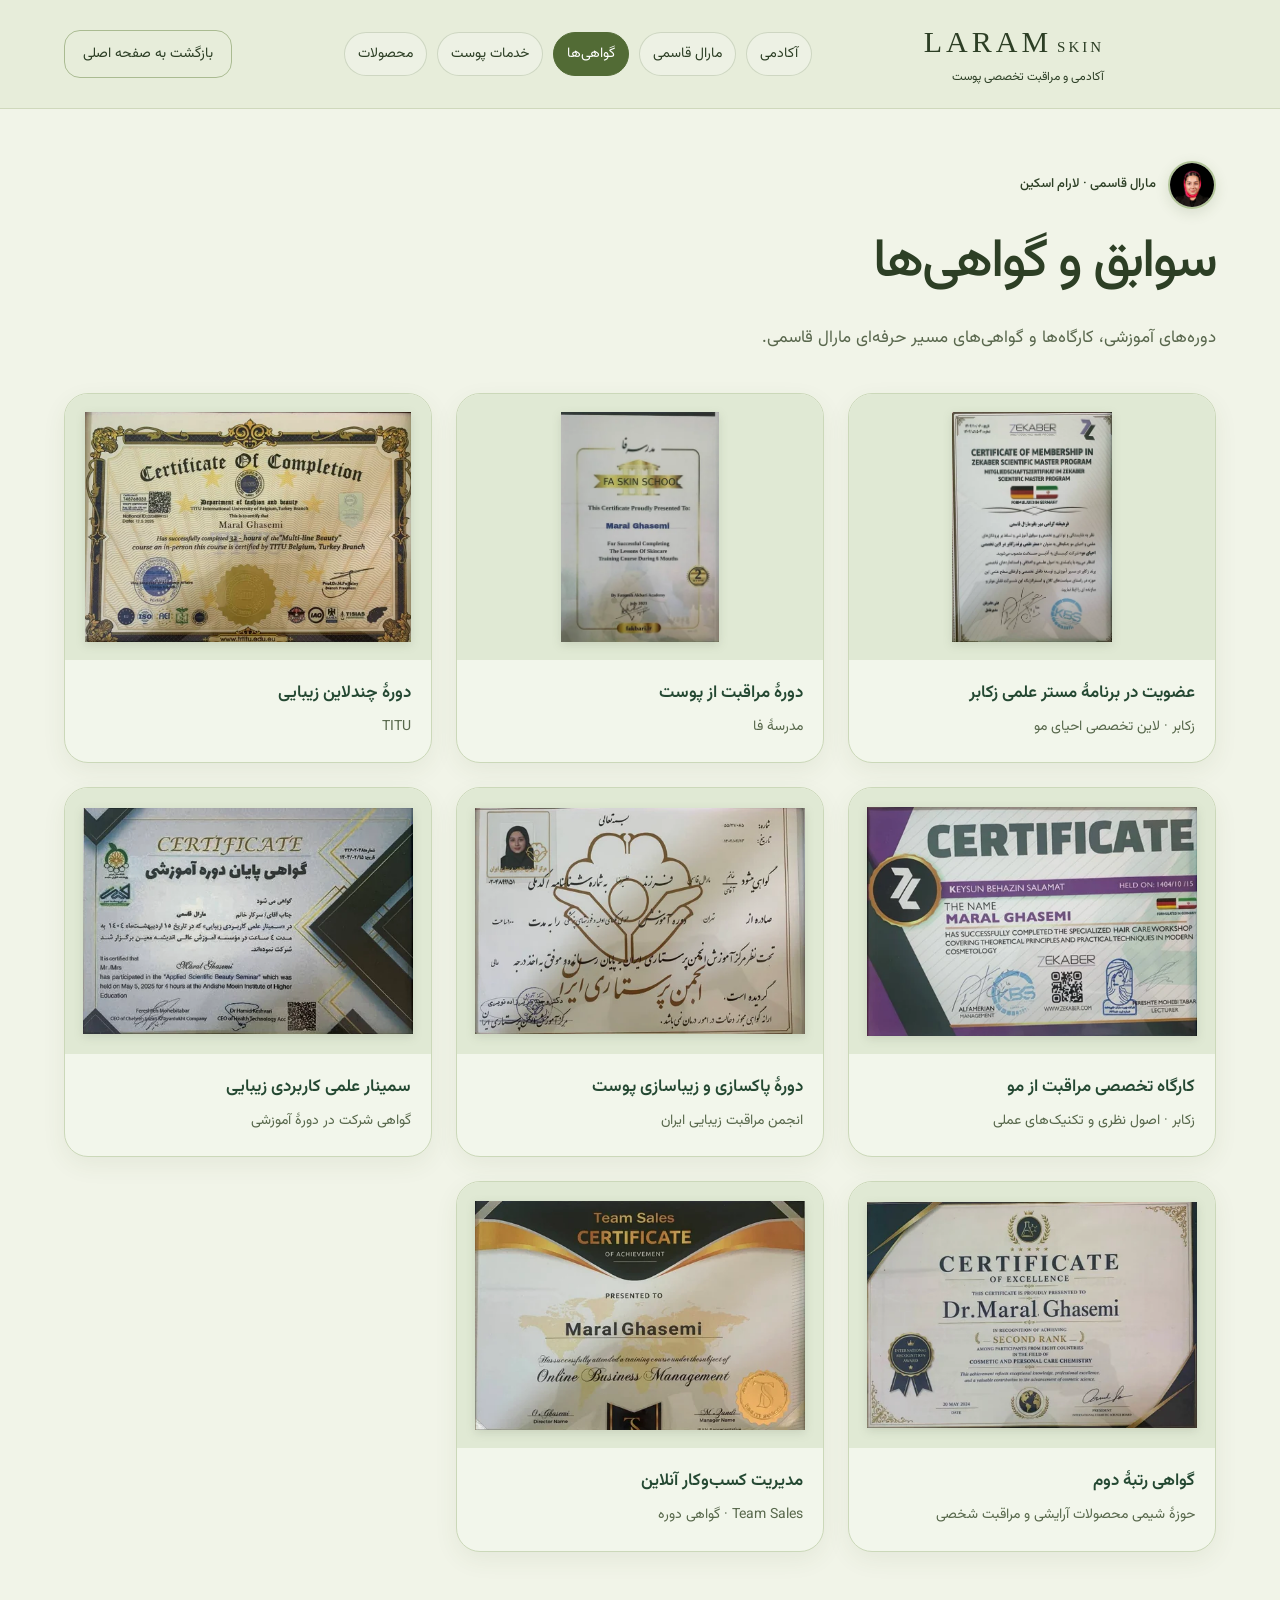
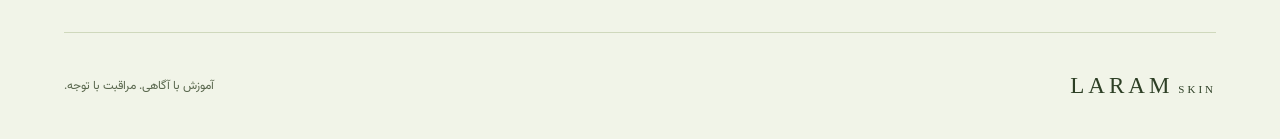
==== credentials.html @ 01d33ef7 "feat: simplify credentials page and add gentle hero motion" ====
<!doctype html>
<html lang="fa" dir="rtl">
<head>
  <meta charset="UTF-8">
  <meta name="viewport" content="width=device-width,initial-scale=1">
  <title>سوابق و گواهی‌های مارال قاسمی | لارام اسکین</title>
  <meta name="description" content="لارام اسکین با مدیریت مارال قاسمی؛ آشنایی با سوابق، دوره‌ها و گواهی‌های حرفه‌ای.">
  <meta name="theme-color" content="#283e32">
  <link rel="icon" href="data:image/svg+xml,%3Csvg xmlns='http://www.w3.org/2000/svg' viewBox='0 0 64 64'%3E%3Crect width='64' height='64' rx='16' fill='%23283e32'/%3E%3Ctext x='20' y='47' font-size='45' font-family='serif' fill='%23f5f1e8'%3EL%3C/text%3E%3C/svg%3E">
  <link rel="stylesheet" href="style.css">
  <link rel="stylesheet" href="matcha.css">
  <link rel="stylesheet" href="credentials.css?v=20260920b">
  <link rel="stylesheet" href="interaction-polish.css">
</head>
<body>
  <a class="skip" href="#main">رفتن به محتوای اصلی</a>
  <header>
    <div class="nav wrap">
      <span class="nav-maral" aria-hidden="true"><img src="assets/maral-avatar.webp" alt="" width="40" height="40"><span>مارال قاسمی</span></span>
      <a href="index.html" class="brand" aria-label="لارام اسکین، صفحه اصلی"><span class="wordmark" dir="ltr">LARAM<span>SKIN</span></span><small>آکادمی و مراقبت تخصصی پوست</small></a>
      <nav aria-label="منوی اصلی"><a href="index.html#academy">آکادمی</a><a href="index.html#maral">مارال قاسمی</a><a href="credentials.html" aria-current="page">گواهی‌ها</a><a href="index.html#care">خدمات پوست</a><a href="index.html#shop">محصولات</a></nav>
      <a class="nav-cta" href="index.html">بازگشت به صفحه اصلی</a>
      <button class="menu-btn" aria-expanded="false" aria-controls="mobile-nav" aria-label="باز کردن منو">☰</button>
    </div>
    <nav id="mobile-nav" class="mobile-nav" hidden aria-label="منوی موبایل"><a class="mobile-home" href="index.html">بازگشت به صفحه اصلی</a><a href="index.html#academy">آکادمی</a><a href="index.html#maral">مارال قاسمی</a><a href="credentials.html" aria-current="page">گواهی‌ها</a><a href="index.html#care">خدمات پوست</a><a href="index.html#shop">محصولات</a></nav>
  </header>

  <main id="main" class="wrap credentials-page">
    <div class="credentials-intro">
      <div class="eyebrow credentials-identity"><img src="assets/maral-avatar.webp" alt="مارال قاسمی" width="48" height="48"><span>مارال قاسمی · لارام اسکین</span></div>
      <h1>سوابق و گواهی‌ها</h1>
      <p>دوره‌های آموزشی، کارگاه‌ها و گواهی‌های مسیر حرفه‌ای مارال قاسمی.</p>
    </div>

    <div class="cert-grid">
      <article class="cert-card" id="cert-2616"><div class="cert-media"><img src="certificates/certificate-2616-thumb.webp" alt="عضویت در برنامهٔ مستر علمی زکابر به نام مارال قاسمی" loading="lazy" width="480" height="340"></div><div class="cert-caption"><h2>عضویت در برنامهٔ مستر علمی زکابر</h2><p>زکابر · لاین تخصصی احیای مو</p></div></article>
      <article class="cert-card" id="cert-2623"><div class="cert-media"><img src="certificates/certificate-2623-thumb.webp" alt="دورهٔ مراقبت از پوست به نام مارال قاسمی" loading="lazy" width="480" height="340"></div><div class="cert-caption"><h2>دورهٔ مراقبت از پوست</h2><p>مدرسهٔ فا</p></div></article>
      <article class="cert-card" id="cert-2620"><div class="cert-media"><img src="certificates/certificate-2620-thumb.webp" alt="دورهٔ چندلاین زیبایی به نام مارال قاسمی" loading="lazy" width="480" height="340"></div><div class="cert-caption"><h2>دورهٔ چندلاین زیبایی</h2><p>TITU</p></div></article>
      <article class="cert-card" id="cert-2617"><div class="cert-media"><img src="certificates/certificate-2617-thumb.webp" alt="کارگاه تخصصی مراقبت از مو به نام مارال قاسمی" loading="lazy" width="480" height="340"></div><div class="cert-caption"><h2>کارگاه تخصصی مراقبت از مو</h2><p>زکابر · اصول نظری و تکنیک‌های عملی</p></div></article>
      <article class="cert-card" id="cert-2619"><div class="cert-media"><img src="certificates/certificate-2619-thumb.webp" alt="دورهٔ پاکسازی و زیباسازی پوست به نام مارال قاسمی" loading="lazy" width="480" height="340"></div><div class="cert-caption"><h2>دورهٔ پاکسازی و زیباسازی پوست</h2><p>انجمن مراقبت زیبایی ایران</p></div></article>
      <article class="cert-card" id="cert-2622"><div class="cert-media"><img src="certificates/certificate-2622-thumb.webp" alt="سمینار علمی کاربردی زیبایی به نام مارال قاسمی" loading="lazy" width="480" height="340"></div><div class="cert-caption"><h2>سمینار علمی کاربردی زیبایی</h2><p>گواهی شرکت در دورهٔ آموزشی</p></div></article>
      <article class="cert-card" id="cert-2618"><div class="cert-media"><img src="certificates/certificate-2618-thumb.webp" alt="گواهی رتبهٔ دوم به نام مارال قاسمی" loading="lazy" width="480" height="340"></div><div class="cert-caption"><h2>گواهی رتبهٔ دوم</h2><p>حوزهٔ شیمی محصولات آرایشی و مراقبت شخصی</p></div></article>
      <article class="cert-card" id="cert-2621"><div class="cert-media"><img src="certificates/certificate-2621-thumb.webp" alt="مدیریت کسب‌وکار آنلاین به نام مارال قاسمی" loading="lazy" width="480" height="340"></div><div class="cert-caption"><h2>مدیریت کسب‌وکار آنلاین</h2><p>Team Sales · گواهی دوره</p></div></article>
    </div>
  </main>

  <footer class="wrap"><a class="wordmark" href="index.html" dir="ltr">LARAM<span>SKIN</span></a><p>آموزش با آگاهی. مراقبت با توجه.</p></footer>
  <script src="app.js?v=polish12"></script>
  <script src="credentials.js?v=20260920b"></script>
</body>
</html>
---- style.css ----
@import url('https://fonts.googleapis.com/css2?family=Vazirmatn:wght@300;400;500;600;700;800&display=swap');
:root{--green:#283e32;--ink:#25372c;--muted:#687066;--paper:#f8f7f2;--line:#dcded4;--lime:#dce5a8}*{box-sizing:border-box}html{scroll-behavior:smooth;scroll-padding-top:100px}body{margin:0;background:var(--paper);color:var(--ink);font-family:Vazirmatn,Tahoma,sans-serif;font-size:16px;line-height:1.9}a{color:inherit;text-decoration:none}button{font:inherit}a,button{-webkit-tap-highlight-color:transparent}a:focus-visible,button:focus-visible{outline:3px solid #8d9c48;outline-offset:5px}.wrap{width:min(1220px,90%);margin-inline:auto}.skip{position:fixed;top:-90px;background:white;padding:12px;z-index:10}.skip:focus{top:0}header{border-bottom:1px solid var(--line);background:var(--paper)}.nav{height:108px;display:flex;align-items:center;justify-content:space-between;gap:24px}.brand{display:grid;line-height:1.3}.wordmark{font-family:Georgia,serif;font-size:30px;letter-spacing:4px;white-space:nowrap}.wordmark span{font-weight:normal;font-size:15px;letter-spacing:3px;margin-left:5px}.brand small{font-size:12px;letter-spacing:0;margin-top:9px}.nav nav{display:flex;gap:30px;font-size:14px}.nav nav a:hover{color:#849354}.nav-cta{font-size:14px;border-bottom:1px solid;padding:8px 0}.nav-cta span{margin-right:22px}.menu-btn{display:none}.mobile-nav{padding:12px 5% 24px}.mobile-nav a{display:block;padding:9px}.hero{display:grid;grid-template-columns:1.1fr 1fr;gap:70px;align-items:center;padding-block:60px 70px}.eyebrow{font-size:12px;font-weight:500;letter-spacing:.8px;display:flex;align-items:center;gap:12px}.eyebrow>span{width:28px;height:1px;background:var(--green)}h1{font-size:clamp(48px,5.4vw,78px);font-weight:500;line-height:1.5;letter-spacing:-2px;margin:24px 0 20px}h1 em{font-style:normal;color:#7d8a52;position:relative}h1 em:after{content:'';height:1px;background:#9caa78;position:absolute;left:0;right:0;bottom:5px}.hero-copy>p{font-weight:300;color:var(--muted);font-size:18px;line-height:2.1}.actions{display:flex;align-items:flex-start;flex-direction:column;gap:22px;margin-top:32px}.button{display:inline-flex;align-items:center;justify-content:center;gap:28px;padding:14px 23px;min-height:52px;font-size:14px;transition:transform .2s,background .2s}.button:hover{transform:translateY(-3px)}.primary{background:var(--green);color:white}.primary:hover{background:#3c5444}.text-link{font-size:14px;border-bottom:1px solid #afb7a4;padding-bottom:5px}.text-link span{margin-right:18px}.hero-foot{display:flex;gap:18px;align-items:center;font-size:12px;color:var(--muted);margin-top:46px}.hero-foot i{height:13px;width:1px;background:#aeb7a6}.hero-art{position:relative;padding-left:16px}.image-frame{height:570px;border-radius:210px 210px 4px 4px;overflow:hidden;position:relative;background:#d8dccf}.image-frame>img{width:100%;height:100%;object-fit:cover}.image-bottom{position:absolute;bottom:0;right:0;left:0;color:#fff;background:linear-gradient(transparent,#172719b3);padding:65px 28px 26px;display:flex;justify-content:space-between;align-items:end;gap:10px}.image-bottom span:first-child{font-size:11px;letter-spacing:2px}.image-bottom span:last-child{font-size:16px}.editorial-tag{position:absolute;right:-35px;bottom:74px;background:#f5f3e9;display:flex;align-items:center;gap:16px;padding:14px 23px;box-shadow:0 5px 30px #18271614;font-size:14px;line-height:1.7}.tag-letter{font-family:Georgia,serif;font-size:57px;line-height:1;color:#7d8a52;border-left:1px solid #ccd0be;padding-left:17px}.image-caption{position:absolute;left:-14px;bottom:14px;writing-mode:vertical-rl;font-size:10px;color:#6a7363}.path-band{background:#eeefe7;border-block:1px solid var(--line)}.paths{display:grid;grid-template-columns:repeat(3,1fr);padding:27px 0}.paths>a{display:flex;align-items:center;gap:20px;padding:4px 28px;border-left:1px solid #cdd3c5}.paths>a:first-child{padding-right:0}.paths>a:last-child{border:0}.number{font-family:Georgia,serif;color:#7a886a;font-size:23px}.paths h2{font-size:17px;font-weight:500;margin:0}.paths p{font-size:12px;color:var(--muted);margin:3px 0 0}.path-arrow{margin-right:auto;font-size:23px}.section{padding-block:100px}.section-head{display:flex;justify-content:space-between;align-items:end;gap:50px;margin-bottom:40px}h2{font-size:36px;line-height:1.7;font-weight:500;margin:15px 0}.section-head>p{width:330px;color:var(--muted);font-size:15px;margin-bottom:10px}.courses{display:grid;grid-template-columns:repeat(3,1fr);gap:24px}.course{border:1px solid var(--line);background:#fffefa}.course-top{height:145px;display:flex;justify-content:space-between;align-items:center;padding:28px;background:#e5e8dc;overflow:hidden}.course-top span{border:1px solid #849077;padding:4px 13px;font-size:12px}.course-top b{font-family:Georgia,serif;font-size:94px;line-height:1;font-weight:400;color:#9ba88d}.tone-two{background:#d7ded0}.featured .course-top{background:var(--green);color:#edf1db}.featured .course-top b{color:#a7b391}.featured .course-top span{border-color:#8e9d7e}.course-body{padding:27px}.course-body small{font-size:12px;color:var(--muted)}h3{font-size:21px;font-weight:500;line-height:1.7;margin:10px 0}.course-body p{font-size:14px;color:var(--muted);min-height:56px}.course-link{display:flex;justify-content:space-between;border-top:1px solid var(--line);padding-top:18px;margin-top:23px;font-size:14px}.academy-note{display:flex;justify-content:center;gap:14px;font-size:14px;margin-top:29px;color:var(--muted)}.academy-note a{color:var(--green);border-bottom:1px solid #a5ae96}.founder{background:var(--green);color:#f5f3e9;padding:75px 0}.founder-grid{display:grid;grid-template-columns:1fr 1fr;gap:100px}.founder-title{border-left:1px solid #61715e}.founder .eyebrow{color:#bdc6ae;font-size:11px;letter-spacing:1.7px}.founder-title h2{font-size:48px;margin:30px 0 12px}.founder-title p{color:#ccd3bf;font-weight:300}.signature{font-size:35px;font-family:Georgia,serif;font-style:italic;display:inline-block;margin-top:20px;color:#c6d29f}.founder-copy{position:relative}.large-quote{position:absolute;top:-40px;left:0;font-family:Georgia,serif;font-size:140px;line-height:1;color:#68795a}.founder-copy h3{font-size:29px;margin-top:20px}.founder-copy p{font-size:15px;color:#d0d7c8;max-width:470px}.light{border:1px solid #90a083;margin-top:20px;color:#f3f3e6}.care{display:grid;grid-template-columns:1fr 1fr;gap:100px}.care-intro{max-width:400px;color:var(--muted);font-size:15px;margin-bottom:30px}.care-list{padding-top:20px}.care-list>div{display:flex;gap:27px;border-bottom:1px solid var(--line);padding:17px 0}.care-list>div>span{color:#809066;padding-top:10px}.care-list h3{font-size:18px;margin:0 0 5px}.care-list p{font-size:14px;color:var(--muted);margin:0}.care-list>small{font-size:12px;color:var(--muted);display:block;margin-top:18px}.shop{background:#e9edde;padding:60px;display:grid;grid-template-columns:1fr 1fr;gap:70px}.shop p{font-size:14px;color:var(--muted);margin-bottom:25px}.shop-type{display:flex;flex-direction:column;justify-content:center;align-items:flex-end;font-family:Georgia,serif;line-height:1.07;font-size:clamp(38px,5vw,70px);color:#8c9d73;letter-spacing:-3px;direction:ltr}.shop-type .outline{color:transparent;-webkit-text-stroke:1px #8c9d73}.contact{text-align:center;padding-block:95px 80px}.contact .eyebrow{justify-content:center}.contact h2{font-size:36px}.contact>p{color:var(--muted);font-size:15px}.contact-buttons{display:flex;justify-content:center;gap:15px;margin:28px 0}.outline-button{border:1px solid #aab49e}.address{margin-top:25px!important;font-size:14px!important}.address small{font-size:12px}footer{display:flex;align-items:center;justify-content:space-between;gap:20px;border-top:1px solid var(--line);padding-block:30px}footer p,footer>a:last-child{font-size:12px;color:var(--muted)}footer .wordmark{font-size:23px}footer .wordmark span{font-size:11px}@media(min-width:1500px){.hero{gap:110px}}@media(max-width:1000px){.nav nav{gap:18px}.nav-cta{display:none}.hero{gap:35px}.image-frame{height:500px}.editorial-tag{right:-20px}.founder-grid,.care{gap:50px}.paths>a{padding:4px 16px;gap:12px}.shop{padding:40px;gap:25px}.course-body{padding:20px}.course h3{font-size:18px}}@media(max-width:700px){.nav{height:85px}.wordmark{font-size:25px}.brand small{font-size:10px}.nav nav{display:none}.menu-btn{display:block;background:transparent;border:1px solid #cbd1c0;padding:4px 12px;font-size:22px;color:var(--green)}.hero{grid-template-columns:1fr;gap:38px;padding-block:34px 40px}.hero-copy{text-align:center}.eyebrow{font-size:11px}.hero-copy .eyebrow{justify-content:center}h1{font-size:52px;line-height:1.45;margin:20px 0 15px}.hero-copy>p{font-size:15px}.actions{align-items:center;margin-top:25px;gap:18px}.hero-foot{justify-content:center;margin-top:27px;gap:12px;font-size:11px}.hero-art{width:92%;margin:auto;padding:0}.image-frame{height:420px;border-radius:180px 180px 3px 3px}.editorial-tag{right:-13px;bottom:68px;padding:11px 17px}.image-caption{left:-17px}.paths{grid-template-columns:1fr;padding-block:8px}.paths>a,.paths>a:first-child{padding:18px 8px;border-left:0;border-bottom:1px solid #d2d7c8}.paths h2{font-size:16px}.paths p{font-size:12px}.section{padding-block:60px}.section-head{display:block;margin-bottom:27px}h2{font-size:28px;line-height:1.7}.section-head>p{width:auto;font-size:14px}.courses{grid-template-columns:1fr;gap:20px}.course-top{height:110px;padding:20px 25px}.course-top b{font-size:78px}.course-body{padding:24px}.course h3{font-size:21px}.course-body p{min-height:0}.academy-note{flex-direction:column;align-items:center;gap:5px;text-align:center;font-size:13px}.founder{padding-block:48px}.founder-grid{grid-template-columns:1fr;gap:30px}.founder-title{border-left:0;border-bottom:1px solid #65745d;padding-bottom:25px}.founder-title h2{font-size:37px;margin-top:18px}.signature{font-size:30px;margin-top:8px}.founder-copy h3{font-size:27px}.large-quote{top:0;font-size:100px}.care{grid-template-columns:1fr;gap:20px}.care-list{padding:0}.shop{grid-template-columns:1fr;padding:30px;gap:35px}.shop-type{font-size:49px;align-items:flex-start}.shop h2{font-size:28px}.contact{padding-block:60px 40px}.contact h2{font-size:26px}.contact-buttons{flex-direction:column;align-items:center;gap:12px}.contact-buttons .button{width:100%;max-width:320px}footer{flex-wrap:wrap;padding-block:25px;gap:10px}footer p{order:3;flex-basis:100%;margin:0}footer .wordmark{font-size:21px}}@media(prefers-reduced-motion:reduce){html{scroll-behavior:auto}.button{transition:none}.button:hover{transform:none}}
---- matcha.css ----
:root{--green:#52683a;--ink:#2d3f25;--muted:#59674d;--paper:#f1f4e8;--line:#cfd8bc;--lime:#d7e6ae}
body{background:var(--paper)}header{background:#e6edda}.hero{padding-block:48px 58px}h1 em{color:#748e4a}.primary{background:#526b35;border-radius:18px}.primary:hover{background:#405729}.button{border-radius:18px}.menu-btn{border-radius:12px}.image-frame{border-radius:180px 180px 32px 32px}.editorial-tag{background:#ecf2df;border-radius:24px}.path-band{background:#cbdab0;border:0;border-radius:36px;margin-inline:2.5%}.paths{gap:26px;padding-block:30px}.slide-card{min-width:0}.slide-heading{display:flex;align-items:center;gap:16px;margin-bottom:15px}.paths h2{font-size:17px}.paths p{font-size:14px}.skin-slide{--progress:0;position:relative;height:76px;border-radius:23px;background:#dcb398 url('skin-transition.png') 0% 50% / 300% 100% no-repeat;box-shadow:inset 0 2px 7px #64442f35,0 2px 0 #ffffff70;isolation:isolate;overflow:hidden;transition:background-position .32s ease;direction:ltr}
.slide-handle{position:absolute;left:8px;top:8px;width:68px;height:60px;border-radius:17px;border:1px solid #ffffffde;box-shadow:0 3px 7px #3a342640,inset 0 1px 1px white;background:linear-gradient(#fffef9 0%,#edece2 48%,#d9dccd 51%,#f0f1e7 100%);display:flex;align-items:center;justify-content:center;cursor:grab;touch-action:pan-y;user-select:none;z-index:2;transition:transform .32s ease,background .22s,box-shadow .22s;color:#758467;padding:0}
.slide-handle svg{width:37px;height:28px;fill:currentColor;filter:drop-shadow(0 1px 0 #fff);animation:slide-hint 3.6s ease-in-out infinite}.slide-instruction{position:absolute;inset:0 12px 0 87px;display:flex;align-items:center;justify-content:center;color:#3d3427;font-size:14px;font-weight:500;text-shadow:0 1px 3px #fff9;opacity:calc(1 - var(--progress) * 1.5);pointer-events:none}.slide-instruction:before{content:'';position:absolute;inset:18px 0;background:#fff5;filter:blur(8px);z-index:-1;border-radius:20px}.is-dragging,.is-dragging .slide-handle{transition:none}.is-dragging .slide-handle{cursor:grabbing}.is-dragging svg,.is-ready svg,.is-complete svg{animation:none}.is-complete .slide-handle{background:linear-gradient(#91af62,#65883f);color:#fff;border-color:#a8c881;box-shadow:0 3px 9px #29422050,inset 0 1px 1px #dcebb7}.is-complete .slide-handle svg{filter:none}.slide-fallback{display:block;width:fit-content;font-size:12px;color:#465937;margin:10px auto 0;border-bottom:1px solid #91a77a}.slide-fallback span{margin-right:8px}.course{border-radius:26px;overflow:hidden;background:#fafcf4}.course-top{background:#d9e4c4}.tone-two{background:#c8d9ab}.featured .course-top{background:#688248}.course-top span{border-radius:25px}.course-top b{color:#869e65}.featured .course-top b{color:#d2dfb8}.founder{background:#526b3c;border-radius:40px;margin-inline:2.5%}.founder-title{border-color:#91a576}.light{border-color:#bccca3}.shop{background:#d8e4c1;border-radius:34px}.shop-type{color:#839b60}.shop-type .outline{-webkit-text-stroke-color:#839b60}.outline-button{border-color:#97ae79}.nav-cta{border:1px solid #aabb91;border-radius:16px;padding:10px 18px}.mobile-nav{background:#e6edda;border-radius:0 0 25px 25px}.care-list>div{border-radius:14px}.slide-handle:focus-visible{outline:3px solid #263e17;outline-offset:-4px}
.skin-slide{background-size:300% auto;background-color:#e8c5c0}
@keyframes slide-hint{0%,65%,100%{transform:translateX(-3px);opacity:.75}25%,40%{transform:translateX(5px);opacity:1}}
@media(max-width:1000px){.paths{gap:16px}.slide-instruction{font-size:12px;inset-inline:82px 6px}.slide-handle{width:60px}.paths h2{font-size:15px}.paths p{font-size:12px}}
@media(max-width:700px){.path-band{border-radius:28px}.paths{gap:25px;padding-block:26px}.paths h2{font-size:17px}.paths p{font-size:14px}.slide-heading{margin-bottom:12px}.skin-slide{height:78px}.slide-handle{width:70px;height:62px}.slide-instruction{font-size:14px;left:90px;right:10px}.image-frame{border-radius:170px 170px 30px 30px}.founder{border-radius:30px}.shop{border-radius:28px}.hero{padding-block:32px 40px}}
@media(prefers-reduced-motion:reduce){.slide-handle svg{animation:none}.skin-slide,.slide-handle{transition:none}}
---- credentials.css ----
header{position:sticky;top:0;z-index:90;background:rgba(230,237,218,.96);transition:box-shadow .35s ease,background-color .35s ease,backdrop-filter .35s ease}
header.is-compact{background:rgba(238,243,226,.93);box-shadow:0 8px 28px rgba(36,72,50,.1);backdrop-filter:blur(14px);-webkit-backdrop-filter:blur(14px)}
.nav{gap:16px;transition:height .4s cubic-bezier(.22,1,.36,1),gap .35s ease}
.brand,.brand small,.wordmark{transition:font-size .35s ease,transform .4s cubic-bezier(.22,1,.36,1),opacity .25s ease}
.nav nav{gap:10px}
.nav nav a{padding:8px 13px;border:1px solid rgba(95,117,74,.22);border-radius:999px;background:rgba(255,255,255,.24);transition:background .2s ease,border-color .2s ease,transform .2s ease}
.nav nav a[aria-current="page"]{background:#526b35;color:#fff;border-color:#526b35}
.nav nav a:hover{background:rgba(255,255,255,.72);border-color:#8fa276;transform:translateY(-1px)}
.nav nav a[aria-current="page"]:hover{background:#405729;color:#fff}
.nav-cta{white-space:nowrap}
.nav-maral{display:flex;width:0;opacity:0;overflow:hidden;align-items:center;gap:9px;white-space:nowrap;color:#244832;font-size:12px;transform:translateX(18px);transition:width .42s cubic-bezier(.22,1,.36,1),opacity .25s ease,transform .42s cubic-bezier(.22,1,.36,1)}
.nav-maral img{width:38px;height:38px;flex:none;object-fit:cover;object-position:50% 20%;border-radius:50%;border:2px solid #f7f9f1;box-shadow:0 0 0 1px #9eb489}
header.is-compact .nav{height:72px}
header.is-compact .wordmark{font-size:23px;letter-spacing:3px}
header.is-compact .brand small{opacity:0;transform:translateY(-5px);height:0;margin:0;overflow:hidden}
header.is-compact .nav-maral{width:128px;opacity:1;transform:none}
.mobile-nav a[aria-current="page"]{font-weight:700;color:#405b2c}
.mobile-home{border-bottom:1px solid #c6d3b6;margin-bottom:5px;font-weight:600}

.credentials-page{padding-block:52px 80px}
.credentials-intro{max-width:760px;margin-bottom:38px}
.credentials-intro h1{font-size:clamp(32px,5vw,54px);line-height:1.5;margin:14px 0}
.credentials-intro p{font-size:17px;line-height:2;color:#59674d}
.credentials-identity{gap:12px;letter-spacing:0}
.credentials-identity>img{width:48px;height:48px;flex:none;object-fit:cover;object-position:50% 20%;border-radius:50%;border:2px solid #b3c69a;box-shadow:0 4px 14px #3b512322}
.credentials-identity>span{width:auto;height:auto;background:none;font-size:13px;line-height:1.8}
.cert-grid{display:grid;grid-template-columns:repeat(3,minmax(0,1fr));gap:24px}
.cert-card{min-width:0;border:1px solid #cbd8b9;border-radius:24px;background:#f2f6eb;overflow:hidden;scroll-margin-top:100px;box-shadow:0 8px 24px rgba(64,91,44,.07)}
.cert-media{background:#e0e9d4;padding:18px}
.cert-media img{display:block;width:100%;height:230px;object-fit:contain;filter:drop-shadow(0 3px 5px #26351d20)}
.cert-caption{padding:18px 20px 22px}
.cert-caption h2{font-size:17px;font-weight:600;line-height:1.8;margin:0 0 5px;color:#244832}
.cert-caption p{font-size:14px;line-height:1.9;color:#58684c;margin:0}

@media(max-width:1000px){.nav nav a{padding-inline:9px}.nav-maral span{display:none}header.is-compact .nav-maral{width:46px}.cert-grid{grid-template-columns:repeat(2,minmax(0,1fr))}}
@media(max-width:700px){.nav{padding-inline:1px}.nav-maral{order:-1}.nav-maral img{width:36px;height:36px}header.is-compact .nav{height:66px}header.is-compact .nav-maral{width:42px}.credentials-page{padding-top:30px}.credentials-intro{text-align:center;margin-bottom:30px}.credentials-identity{justify-content:center}.credentials-intro p{font-size:15px}.cert-grid{grid-template-columns:1fr;gap:20px}.cert-media img{height:250px}}
@media(prefers-reduced-motion:reduce){header,.nav,.brand,.brand small,.wordmark,.nav-maral,.nav nav a{transition:none}}
---- interaction-polish.css ----
.button,.nav-cta,.course-link,.text-link,.specialist-course a,.cert-open{transition:background-color .22s ease,color .22s ease,box-shadow .22s ease,transform .22s ease,border-color .22s ease}
.course-link{justify-content:center;border:1px solid #c5d5b1;border-radius:14px;padding:12px 16px;background:#e8efde;text-align:center}
.specialist-course a{border:1px solid #becfa9;border-radius:12px;padding:9px 15px;background:#f1f5e9;text-align:center}
.text-link{border-radius:10px;padding:8px 12px;border:1px solid #c3d3b0;background:#edf3e3}
.button:active,.nav-cta:active,.course-link:active,.text-link:active,.specialist-course a:active,.cert-open:active{transform:scale(.98)}
@media(hover:hover){.button:hover,.nav-cta:hover,.course-link:hover,.text-link:hover,.specialist-course a:hover{transform:translateY(-2px);box-shadow:0 5px 14px #425b2c18}.course-link:hover,.text-link:hover,.specialist-course a:hover,.nav-cta:hover{background:#dce8cb;border-color:#9ab77e}.cert-open:hover{background:#d5e3c7}.button.light:hover{background:#ffffff12}}
@media(prefers-reduced-motion:reduce){.button,.nav-cta,.course-link,.text-link,.specialist-course a,.cert-open{transition:none;transform:none!important}}
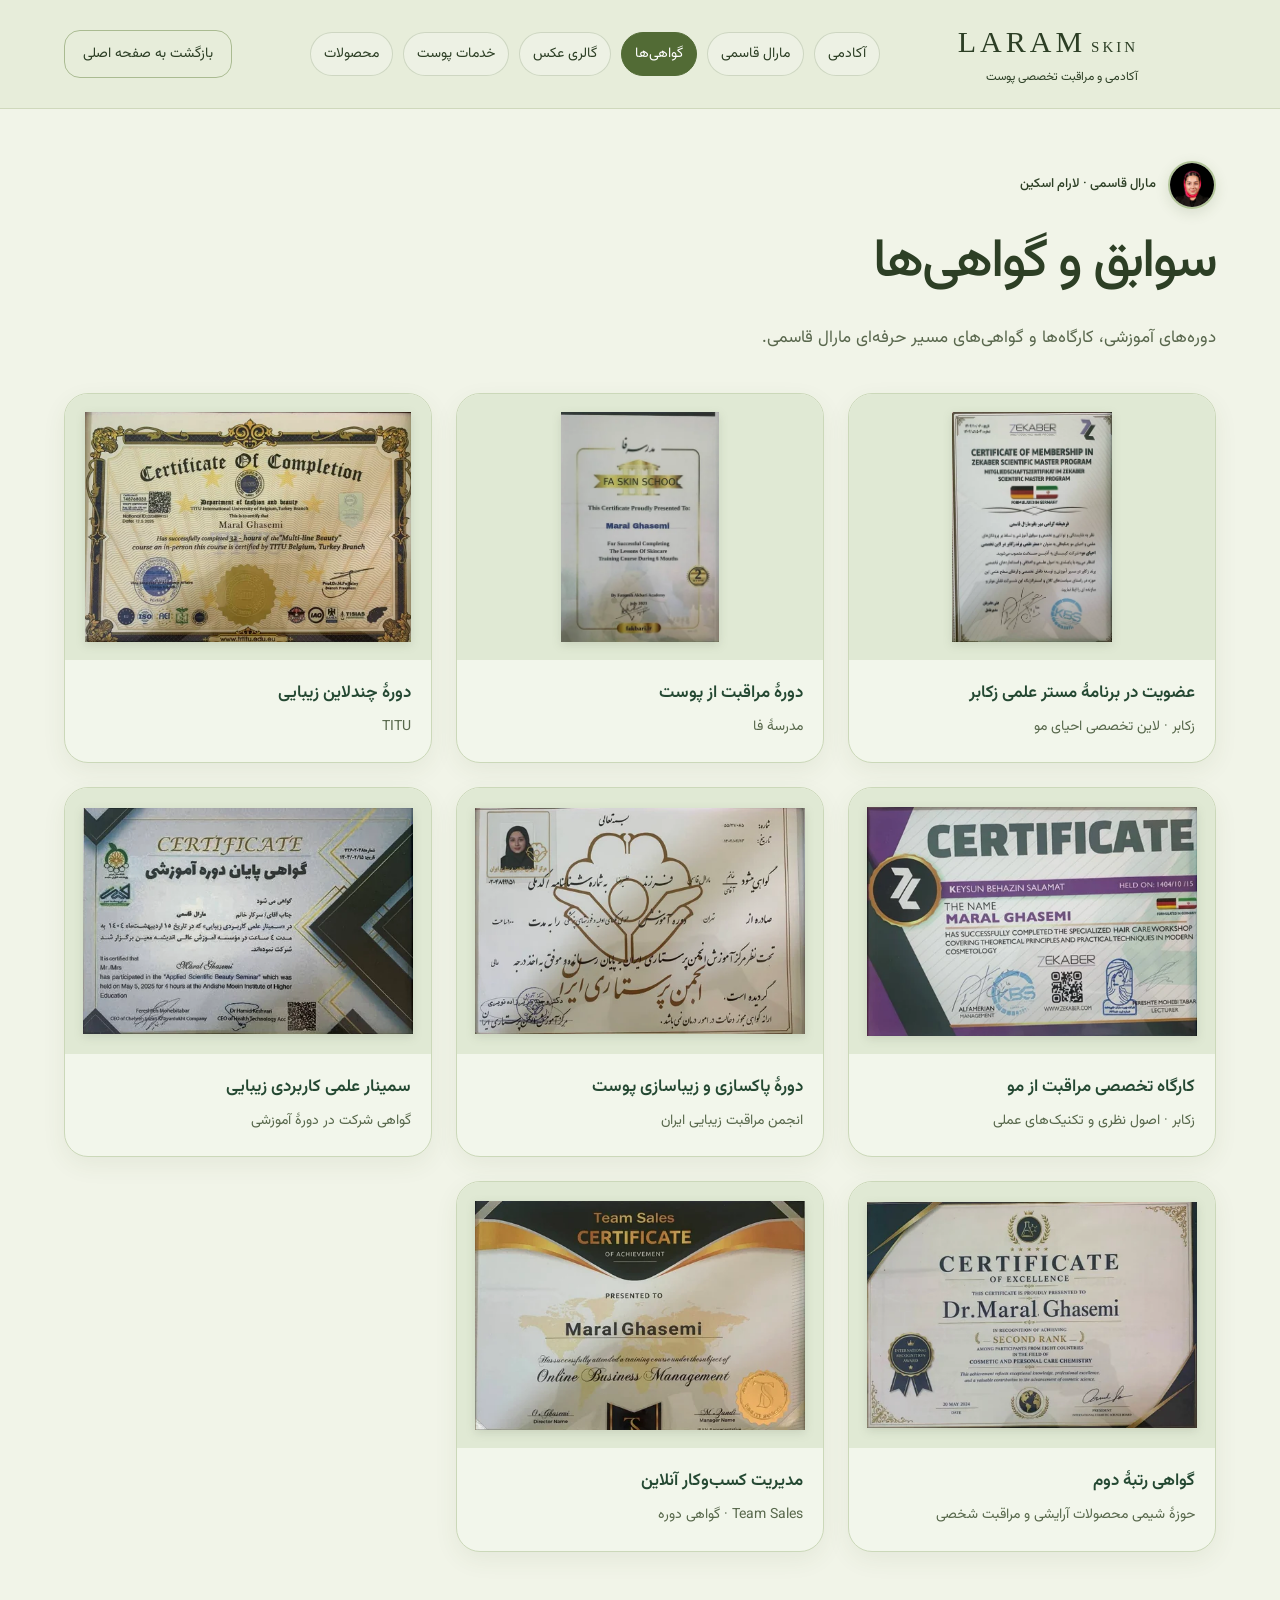
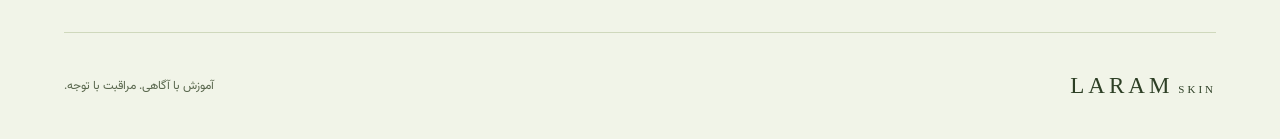
==== commit 97a290e2: "feat: add before and after results gallery" ====
--- a/credentials.html
+++ b/credentials.html
@@ -5,6 +5,23 @@
   <meta name="viewport" content="width=device-width,initial-scale=1">
   <title>سوابق و گواهی‌های مارال قاسمی | لارام اسکین</title>
   <meta name="description" content="لارام اسکین با مدیریت مارال قاسمی؛ آشنایی با سوابق، دوره‌ها و گواهی‌های حرفه‌ای.">
+  <link rel="canonical" href="https://laramskin.com/credentials.html">
+  <meta property="og:type" content="website">
+  <meta property="og:locale" content="fa_IR">
+  <meta property="og:site_name" content="لارام اسکین">
+  <meta property="og:title" content="سوابق و گواهی‌های مارال قاسمی | لارام اسکین">
+  <meta property="og:description" content="آشنایی با سوابق، دوره‌ها و گواهی‌های حرفه‌ای مارال قاسمی.">
+  <meta property="og:url" content="https://laramskin.com/credentials.html">
+  <meta property="og:image" content="https://laramskin.com/assets/laram-skin-social-cover-v1.jpg">
+  <meta property="og:image:secure_url" content="https://laramskin.com/assets/laram-skin-social-cover-v1.jpg">
+  <meta property="og:image:type" content="image/jpeg">
+  <meta property="og:image:width" content="1200">
+  <meta property="og:image:height" content="630">
+  <meta property="og:image:alt" content="لارام اسکین با مدیریت مارال قاسمی">
+  <meta name="twitter:card" content="summary_large_image">
+  <meta name="twitter:title" content="سوابق و گواهی‌های مارال قاسمی | لارام اسکین">
+  <meta name="twitter:description" content="آشنایی با سوابق، دوره‌ها و گواهی‌های حرفه‌ای مارال قاسمی.">
+  <meta name="twitter:image" content="https://laramskin.com/assets/laram-skin-social-cover-v1.jpg">
   <meta name="theme-color" content="#283e32">
   <link rel="icon" href="data:image/svg+xml,%3Csvg xmlns='http://www.w3.org/2000/svg' viewBox='0 0 64 64'%3E%3Crect width='64' height='64' rx='16' fill='%23283e32'/%3E%3Ctext x='20' y='47' font-size='45' font-family='serif' fill='%23f5f1e8'%3EL%3C/text%3E%3C/svg%3E">
   <link rel="stylesheet" href="style.css">
@@ -18,11 +35,11 @@
     <div class="nav wrap">
       <span class="nav-maral" aria-hidden="true"><img src="assets/maral-avatar.webp" alt="" width="40" height="40"><span>مارال قاسمی</span></span>
       <a href="index.html" class="brand" aria-label="لارام اسکین، صفحه اصلی"><span class="wordmark" dir="ltr">LARAM<span>SKIN</span></span><small>آکادمی و مراقبت تخصصی پوست</small></a>
-      <nav aria-label="منوی اصلی"><a href="index.html#academy">آکادمی</a><a href="index.html#maral">مارال قاسمی</a><a href="credentials.html" aria-current="page">گواهی‌ها</a><a href="index.html#care">خدمات پوست</a><a href="index.html#shop">محصولات</a></nav>
+      <nav aria-label="منوی اصلی"><a href="index.html#academy">آکادمی</a><a href="index.html#maral">مارال قاسمی</a><a href="credentials.html" aria-current="page">گواهی‌ها</a><a href="gallery.html">گالری عکس</a><a href="index.html#care">خدمات پوست</a><a href="index.html#shop">محصولات</a></nav>
       <a class="nav-cta" href="index.html">بازگشت به صفحه اصلی</a>
       <button class="menu-btn" aria-expanded="false" aria-controls="mobile-nav" aria-label="باز کردن منو">☰</button>
     </div>
-    <nav id="mobile-nav" class="mobile-nav" hidden aria-label="منوی موبایل"><a class="mobile-home" href="index.html">بازگشت به صفحه اصلی</a><a href="index.html#academy">آکادمی</a><a href="index.html#maral">مارال قاسمی</a><a href="credentials.html" aria-current="page">گواهی‌ها</a><a href="index.html#care">خدمات پوست</a><a href="index.html#shop">محصولات</a></nav>
+    <nav id="mobile-nav" class="mobile-nav" hidden aria-label="منوی موبایل"><a class="mobile-home" href="index.html">بازگشت به صفحه اصلی</a><a href="index.html#academy">آکادمی</a><a href="index.html#maral">مارال قاسمی</a><a href="credentials.html" aria-current="page">گواهی‌ها</a><a href="gallery.html">گالری عکس</a><a href="index.html#care">خدمات پوست</a><a href="index.html#shop">محصولات</a></nav>
   </header>
 
   <main id="main" class="wrap credentials-page">
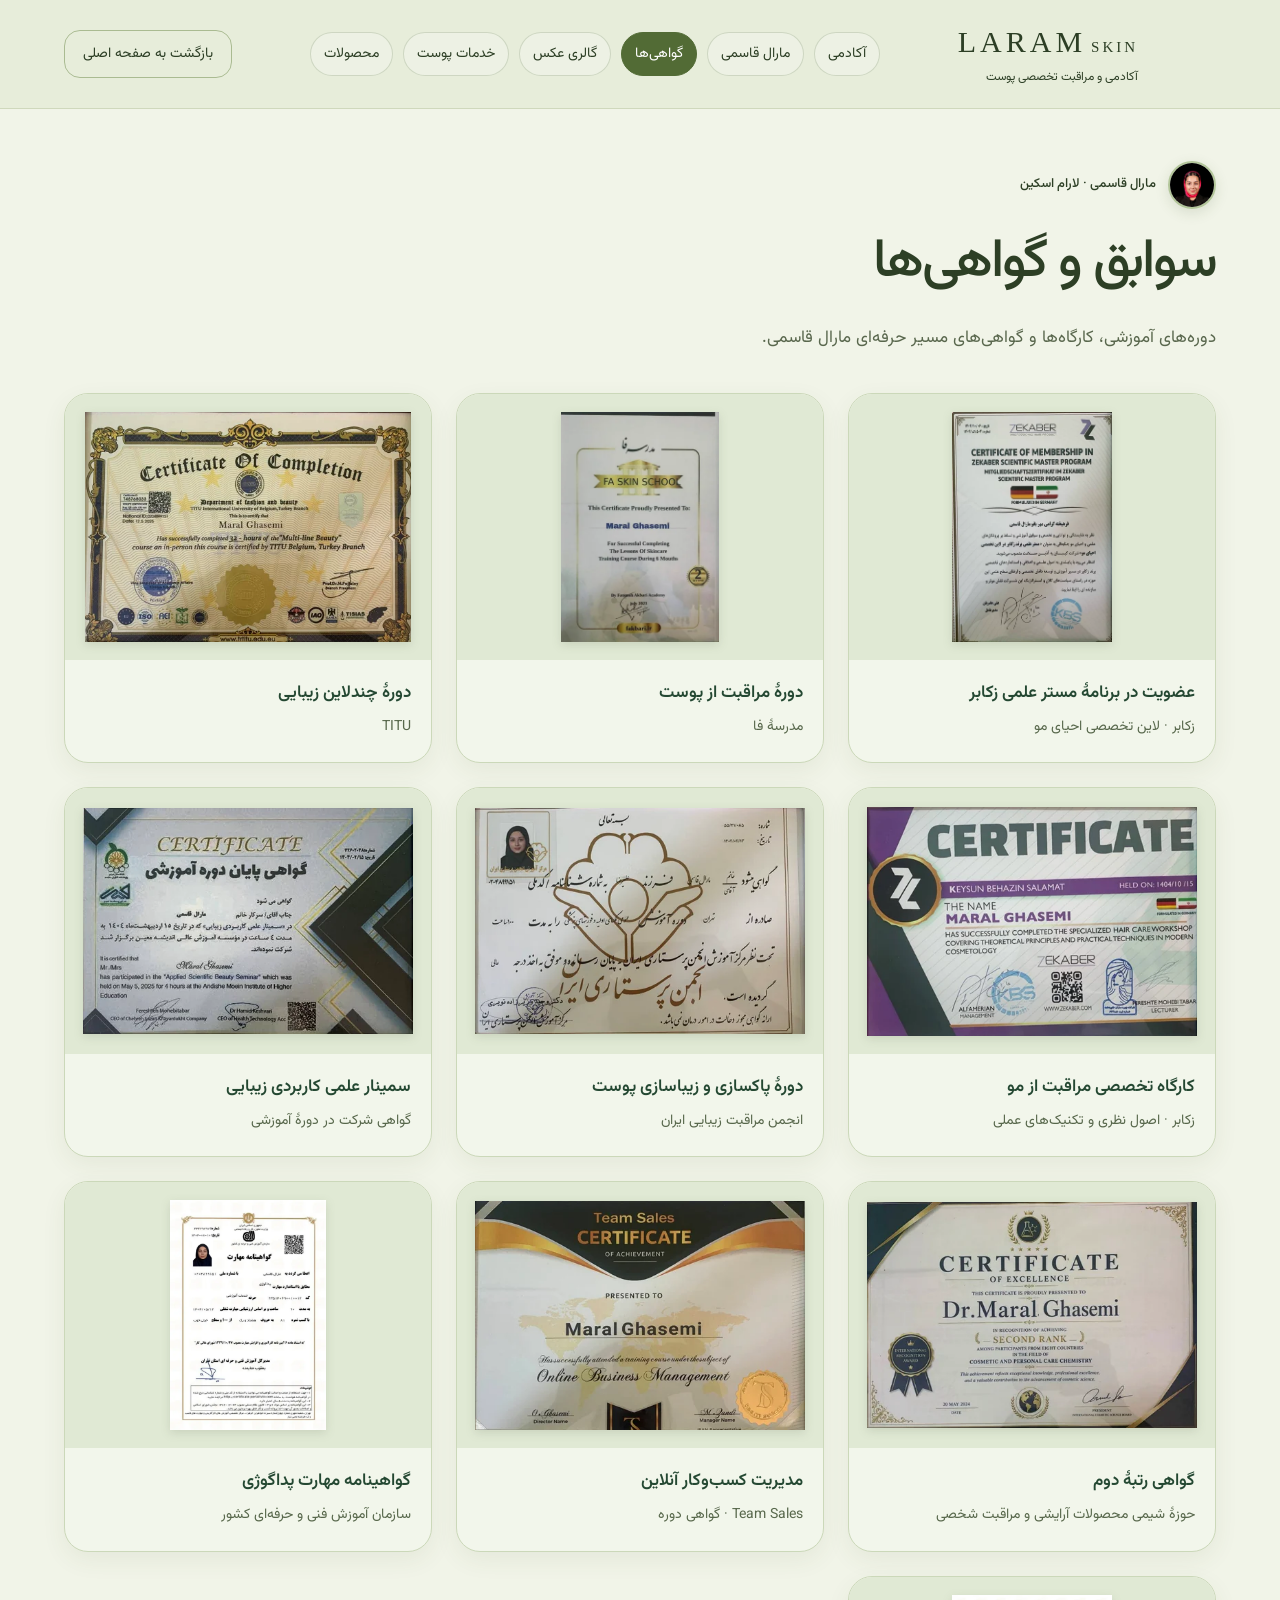
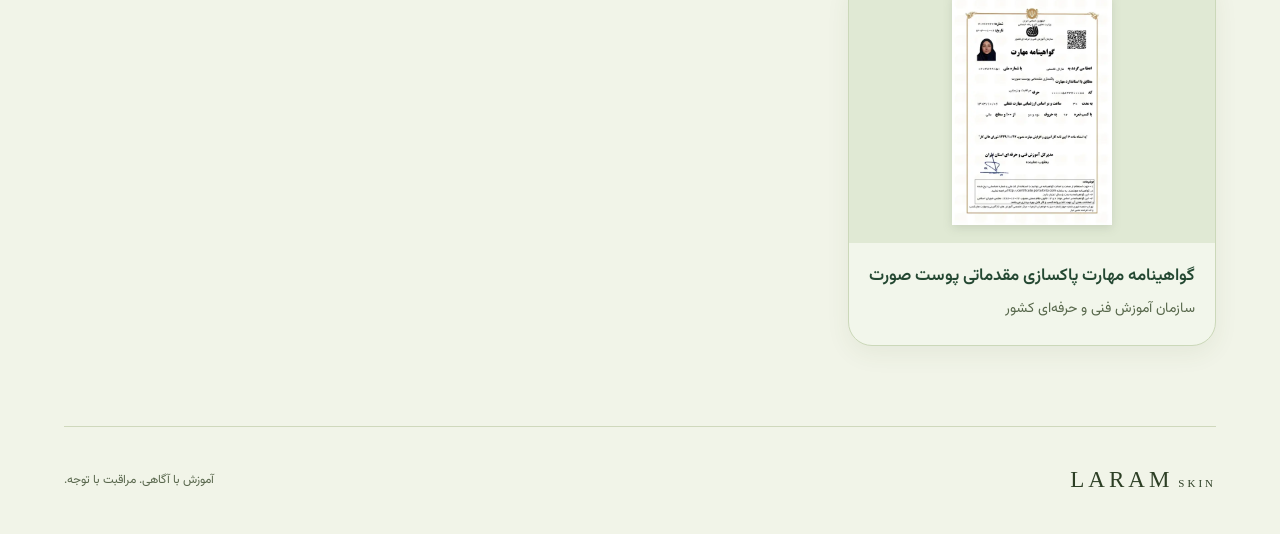
==== commit 4621f2dd: "content: add two professional certificates" ====
--- a/credentials.html
+++ b/credentials.html
@@ -5,6 +5,7 @@
   <meta name="viewport" content="width=device-width,initial-scale=1">
   <title>سوابق و گواهی‌های مارال قاسمی | لارام اسکین</title>
   <meta name="description" content="لارام اسکین با مدیریت مارال قاسمی؛ آشنایی با سوابق، دوره‌ها و گواهی‌های حرفه‌ای.">
+  <meta name="robots" content="index, follow, max-image-preview:large, max-snippet:-1, max-video-preview:-1">
   <link rel="canonical" href="https://laramskin.com/credentials.html">
   <meta property="og:type" content="website">
   <meta property="og:locale" content="fa_IR">
@@ -12,8 +13,8 @@
   <meta property="og:title" content="سوابق و گواهی‌های مارال قاسمی | لارام اسکین">
   <meta property="og:description" content="آشنایی با سوابق، دوره‌ها و گواهی‌های حرفه‌ای مارال قاسمی.">
   <meta property="og:url" content="https://laramskin.com/credentials.html">
-  <meta property="og:image" content="https://laramskin.com/assets/laram-skin-social-cover-v1.jpg">
-  <meta property="og:image:secure_url" content="https://laramskin.com/assets/laram-skin-social-cover-v1.jpg">
+  <meta property="og:image" content="https://laramskin.com/assets/laram-skin-social-cover-v2.jpg">
+  <meta property="og:image:secure_url" content="https://laramskin.com/assets/laram-skin-social-cover-v2.jpg">
   <meta property="og:image:type" content="image/jpeg">
   <meta property="og:image:width" content="1200">
   <meta property="og:image:height" content="630">
@@ -21,13 +22,43 @@
   <meta name="twitter:card" content="summary_large_image">
   <meta name="twitter:title" content="سوابق و گواهی‌های مارال قاسمی | لارام اسکین">
   <meta name="twitter:description" content="آشنایی با سوابق، دوره‌ها و گواهی‌های حرفه‌ای مارال قاسمی.">
-  <meta name="twitter:image" content="https://laramskin.com/assets/laram-skin-social-cover-v1.jpg">
+  <meta name="twitter:image" content="https://laramskin.com/assets/laram-skin-social-cover-v2.jpg">
   <meta name="theme-color" content="#283e32">
-  <link rel="icon" href="data:image/svg+xml,%3Csvg xmlns='http://www.w3.org/2000/svg' viewBox='0 0 64 64'%3E%3Crect width='64' height='64' rx='16' fill='%23283e32'/%3E%3Ctext x='20' y='47' font-size='45' font-family='serif' fill='%23f5f1e8'%3EL%3C/text%3E%3C/svg%3E">
+  <link rel="icon" href="/favicon.svg" type="image/svg+xml">
+  <script type="application/ld+json">
+  {
+    "@context": "https://schema.org",
+    "@graph": [
+      {
+        "@type": "ProfilePage",
+        "@id": "https://laramskin.com/credentials.html#webpage",
+        "url": "https://laramskin.com/credentials.html",
+        "name": "سوابق و گواهی‌های مارال قاسمی | لارام اسکین",
+        "isPartOf": {"@id": "https://laramskin.com/#website"},
+        "mainEntity": {
+          "@type": "Person",
+          "@id": "https://laramskin.com/#maral-ghasemi",
+          "name": "مارال قاسمی",
+          "image": "https://laramskin.com/assets/maral-avatar.webp",
+          "jobTitle": "بنیان‌گذار و مدرس لارام اسکین",
+          "worksFor": {"@id": "https://laramskin.com/#business"}
+        },
+        "inLanguage": "fa-IR"
+      },
+      {
+        "@type": "BreadcrumbList",
+        "itemListElement": [
+          {"@type": "ListItem", "position": 1, "name": "لارام اسکین", "item": "https://laramskin.com/"},
+          {"@type": "ListItem", "position": 2, "name": "سوابق و گواهی‌ها", "item": "https://laramskin.com/credentials.html"}
+        ]
+      }
+    ]
+  }
+  </script>
   <link rel="stylesheet" href="style.css">
   <link rel="stylesheet" href="matcha.css">
   <link rel="stylesheet" href="credentials.css?v=20260920b">
-  <link rel="stylesheet" href="interaction-polish.css">
+  <link rel="stylesheet" href="interaction-polish.css?v=20260920c">
 </head>
 <body>
   <a class="skip" href="#main">رفتن به محتوای اصلی</a>
@@ -58,6 +89,8 @@
       <article class="cert-card" id="cert-2622"><div class="cert-media"><img src="certificates/certificate-2622-thumb.webp" alt="سمینار علمی کاربردی زیبایی به نام مارال قاسمی" loading="lazy" width="480" height="340"></div><div class="cert-caption"><h2>سمینار علمی کاربردی زیبایی</h2><p>گواهی شرکت در دورهٔ آموزشی</p></div></article>
       <article class="cert-card" id="cert-2618"><div class="cert-media"><img src="certificates/certificate-2618-thumb.webp" alt="گواهی رتبهٔ دوم به نام مارال قاسمی" loading="lazy" width="480" height="340"></div><div class="cert-caption"><h2>گواهی رتبهٔ دوم</h2><p>حوزهٔ شیمی محصولات آرایشی و مراقبت شخصی</p></div></article>
       <article class="cert-card" id="cert-2621"><div class="cert-media"><img src="certificates/certificate-2621-thumb.webp" alt="مدیریت کسب‌وکار آنلاین به نام مارال قاسمی" loading="lazy" width="480" height="340"></div><div class="cert-caption"><h2>مدیریت کسب‌وکار آنلاین</h2><p>Team Sales · گواهی دوره</p></div></article>
+      <article class="cert-card" id="cert-2625"><div class="cert-media"><img src="certificates/certificate-2625-thumb.webp" alt="گواهینامه مهارت پداگوژی به نام مارال قاسمی" loading="lazy" width="480" height="707"></div><div class="cert-caption"><h2>گواهینامه مهارت پداگوژی</h2><p>سازمان آموزش فنی و حرفه‌ای کشور</p></div></article>
+      <article class="cert-card" id="cert-2626"><div class="cert-media"><img src="certificates/certificate-2626-thumb.webp" alt="گواهینامه مهارت پاکسازی مقدماتی پوست صورت به نام مارال قاسمی" loading="lazy" width="480" height="687"></div><div class="cert-caption"><h2>گواهینامه مهارت پاکسازی مقدماتی پوست صورت</h2><p>سازمان آموزش فنی و حرفه‌ای کشور</p></div></article>
     </div>
   </main>
 
--- a/style.css
+++ b/style.css
@@ -1,2 +1,4 @@
 @import url('https://fonts.googleapis.com/css2?family=Vazirmatn:wght@300;400;500;600;700;800&display=swap');
 :root{--green:#283e32;--ink:#25372c;--muted:#687066;--paper:#f8f7f2;--line:#dcded4;--lime:#dce5a8}*{box-sizing:border-box}html{scroll-behavior:smooth;scroll-padding-top:100px}body{margin:0;background:var(--paper);color:var(--ink);font-family:Vazirmatn,Tahoma,sans-serif;font-size:16px;line-height:1.9}a{color:inherit;text-decoration:none}button{font:inherit}a,button{-webkit-tap-highlight-color:transparent}a:focus-visible,button:focus-visible{outline:3px solid #8d9c48;outline-offset:5px}.wrap{width:min(1220px,90%);margin-inline:auto}.skip{position:fixed;top:-90px;background:white;padding:12px;z-index:10}.skip:focus{top:0}header{border-bottom:1px solid var(--line);background:var(--paper)}.nav{height:108px;display:flex;align-items:center;justify-content:space-between;gap:24px}.brand{display:grid;line-height:1.3}.wordmark{font-family:Georgia,serif;font-size:30px;letter-spacing:4px;white-space:nowrap}.wordmark span{font-weight:normal;font-size:15px;letter-spacing:3px;margin-left:5px}.brand small{font-size:12px;letter-spacing:0;margin-top:9px}.nav nav{display:flex;gap:30px;font-size:14px}.nav nav a:hover{color:#849354}.nav-cta{font-size:14px;border-bottom:1px solid;padding:8px 0}.nav-cta span{margin-right:22px}.menu-btn{display:none}.mobile-nav{padding:12px 5% 24px}.mobile-nav a{display:block;padding:9px}.hero{display:grid;grid-template-columns:1.1fr 1fr;gap:70px;align-items:center;padding-block:60px 70px}.eyebrow{font-size:12px;font-weight:500;letter-spacing:.8px;display:flex;align-items:center;gap:12px}.eyebrow>span{width:28px;height:1px;background:var(--green)}h1{font-size:clamp(48px,5.4vw,78px);font-weight:500;line-height:1.5;letter-spacing:-2px;margin:24px 0 20px}h1 em{font-style:normal;color:#7d8a52;position:relative}h1 em:after{content:'';height:1px;background:#9caa78;position:absolute;left:0;right:0;bottom:5px}.hero-copy>p{font-weight:300;color:var(--muted);font-size:18px;line-height:2.1}.actions{display:flex;align-items:flex-start;flex-direction:column;gap:22px;margin-top:32px}.button{display:inline-flex;align-items:center;justify-content:center;gap:28px;padding:14px 23px;min-height:52px;font-size:14px;transition:transform .2s,background .2s}.button:hover{transform:translateY(-3px)}.primary{background:var(--green);color:white}.primary:hover{background:#3c5444}.text-link{font-size:14px;border-bottom:1px solid #afb7a4;padding-bottom:5px}.text-link span{margin-right:18px}.hero-foot{display:flex;gap:18px;align-items:center;font-size:12px;color:var(--muted);margin-top:46px}.hero-foot i{height:13px;width:1px;background:#aeb7a6}.hero-art{position:relative;padding-left:16px}.image-frame{height:570px;border-radius:210px 210px 4px 4px;overflow:hidden;position:relative;background:#d8dccf}.image-frame>img{width:100%;height:100%;object-fit:cover}.image-bottom{position:absolute;bottom:0;right:0;left:0;color:#fff;background:linear-gradient(transparent,#172719b3);padding:65px 28px 26px;display:flex;justify-content:space-between;align-items:end;gap:10px}.image-bottom span:first-child{font-size:11px;letter-spacing:2px}.image-bottom span:last-child{font-size:16px}.editorial-tag{position:absolute;right:-35px;bottom:74px;background:#f5f3e9;display:flex;align-items:center;gap:16px;padding:14px 23px;box-shadow:0 5px 30px #18271614;font-size:14px;line-height:1.7}.tag-letter{font-family:Georgia,serif;font-size:57px;line-height:1;color:#7d8a52;border-left:1px solid #ccd0be;padding-left:17px}.image-caption{position:absolute;left:-14px;bottom:14px;writing-mode:vertical-rl;font-size:10px;color:#6a7363}.path-band{background:#eeefe7;border-block:1px solid var(--line)}.paths{display:grid;grid-template-columns:repeat(3,1fr);padding:27px 0}.paths>a{display:flex;align-items:center;gap:20px;padding:4px 28px;border-left:1px solid #cdd3c5}.paths>a:first-child{padding-right:0}.paths>a:last-child{border:0}.number{font-family:Georgia,serif;color:#7a886a;font-size:23px}.paths h2{font-size:17px;font-weight:500;margin:0}.paths p{font-size:12px;color:var(--muted);margin:3px 0 0}.path-arrow{margin-right:auto;font-size:23px}.section{padding-block:100px}.section-head{display:flex;justify-content:space-between;align-items:end;gap:50px;margin-bottom:40px}h2{font-size:36px;line-height:1.7;font-weight:500;margin:15px 0}.section-head>p{width:330px;color:var(--muted);font-size:15px;margin-bottom:10px}.courses{display:grid;grid-template-columns:repeat(3,1fr);gap:24px}.course{border:1px solid var(--line);background:#fffefa}.course-top{height:145px;display:flex;justify-content:space-between;align-items:center;padding:28px;background:#e5e8dc;overflow:hidden}.course-top span{border:1px solid #849077;padding:4px 13px;font-size:12px}.course-top b{font-family:Georgia,serif;font-size:94px;line-height:1;font-weight:400;color:#9ba88d}.tone-two{background:#d7ded0}.featured .course-top{background:var(--green);color:#edf1db}.featured .course-top b{color:#a7b391}.featured .course-top span{border-color:#8e9d7e}.course-body{padding:27px}.course-body small{font-size:12px;color:var(--muted)}h3{font-size:21px;font-weight:500;line-height:1.7;margin:10px 0}.course-body p{font-size:14px;color:var(--muted);min-height:56px}.course-link{display:flex;justify-content:space-between;border-top:1px solid var(--line);padding-top:18px;margin-top:23px;font-size:14px}.academy-note{display:flex;justify-content:center;gap:14px;font-size:14px;margin-top:29px;color:var(--muted)}.academy-note a{color:var(--green);border-bottom:1px solid #a5ae96}.founder{background:var(--green);color:#f5f3e9;padding:75px 0}.founder-grid{display:grid;grid-template-columns:1fr 1fr;gap:100px}.founder-title{border-left:1px solid #61715e}.founder .eyebrow{color:#bdc6ae;font-size:11px;letter-spacing:1.7px}.founder-title h2{font-size:48px;margin:30px 0 12px}.founder-title p{color:#ccd3bf;font-weight:300}.signature{font-size:35px;font-family:Georgia,serif;font-style:italic;display:inline-block;margin-top:20px;color:#c6d29f}.founder-copy{position:relative}.large-quote{position:absolute;top:-40px;left:0;font-family:Georgia,serif;font-size:140px;line-height:1;color:#68795a}.founder-copy h3{font-size:29px;margin-top:20px}.founder-copy p{font-size:15px;color:#d0d7c8;max-width:470px}.light{border:1px solid #90a083;margin-top:20px;color:#f3f3e6}.care{display:grid;grid-template-columns:1fr 1fr;gap:100px}.care-intro{max-width:400px;color:var(--muted);font-size:15px;margin-bottom:30px}.care-list{padding-top:20px}.care-list>div{display:flex;gap:27px;border-bottom:1px solid var(--line);padding:17px 0}.care-list>div>span{color:#809066;padding-top:10px}.care-list h3{font-size:18px;margin:0 0 5px}.care-list p{font-size:14px;color:var(--muted);margin:0}.care-list>small{font-size:12px;color:var(--muted);display:block;margin-top:18px}.shop{background:#e9edde;padding:60px;display:grid;grid-template-columns:1fr 1fr;gap:70px}.shop p{font-size:14px;color:var(--muted);margin-bottom:25px}.shop-type{display:flex;flex-direction:column;justify-content:center;align-items:flex-end;font-family:Georgia,serif;line-height:1.07;font-size:clamp(38px,5vw,70px);color:#8c9d73;letter-spacing:-3px;direction:ltr}.shop-type .outline{color:transparent;-webkit-text-stroke:1px #8c9d73}.contact{text-align:center;padding-block:95px 80px}.contact .eyebrow{justify-content:center}.contact h2{font-size:36px}.contact>p{color:var(--muted);font-size:15px}.contact-buttons{display:flex;justify-content:center;gap:15px;margin:28px 0}.outline-button{border:1px solid #aab49e}.address{margin-top:25px!important;font-size:14px!important}.address small{font-size:12px}footer{display:flex;align-items:center;justify-content:space-between;gap:20px;border-top:1px solid var(--line);padding-block:30px}footer p,footer>a:last-child{font-size:12px;color:var(--muted)}footer .wordmark{font-size:23px}footer .wordmark span{font-size:11px}@media(min-width:1500px){.hero{gap:110px}}@media(max-width:1000px){.nav nav{gap:18px}.nav-cta{display:none}.hero{gap:35px}.image-frame{height:500px}.editorial-tag{right:-20px}.founder-grid,.care{gap:50px}.paths>a{padding:4px 16px;gap:12px}.shop{padding:40px;gap:25px}.course-body{padding:20px}.course h3{font-size:18px}}@media(max-width:700px){.nav{height:85px}.wordmark{font-size:25px}.brand small{font-size:10px}.nav nav{display:none}.menu-btn{display:block;background:transparent;border:1px solid #cbd1c0;padding:4px 12px;font-size:22px;color:var(--green)}.hero{grid-template-columns:1fr;gap:38px;padding-block:34px 40px}.hero-copy{text-align:center}.eyebrow{font-size:11px}.hero-copy .eyebrow{justify-content:center}h1{font-size:52px;line-height:1.45;margin:20px 0 15px}.hero-copy>p{font-size:15px}.actions{align-items:center;margin-top:25px;gap:18px}.hero-foot{justify-content:center;margin-top:27px;gap:12px;font-size:11px}.hero-art{width:92%;margin:auto;padding:0}.image-frame{height:420px;border-radius:180px 180px 3px 3px}.editorial-tag{right:-13px;bottom:68px;padding:11px 17px}.image-caption{left:-17px}.paths{grid-template-columns:1fr;padding-block:8px}.paths>a,.paths>a:first-child{padding:18px 8px;border-left:0;border-bottom:1px solid #d2d7c8}.paths h2{font-size:16px}.paths p{font-size:12px}.section{padding-block:60px}.section-head{display:block;margin-bottom:27px}h2{font-size:28px;line-height:1.7}.section-head>p{width:auto;font-size:14px}.courses{grid-template-columns:1fr;gap:20px}.course-top{height:110px;padding:20px 25px}.course-top b{font-size:78px}.course-body{padding:24px}.course h3{font-size:21px}.course-body p{min-height:0}.academy-note{flex-direction:column;align-items:center;gap:5px;text-align:center;font-size:13px}.founder{padding-block:48px}.founder-grid{grid-template-columns:1fr;gap:30px}.founder-title{border-left:0;border-bottom:1px solid #65745d;padding-bottom:25px}.founder-title h2{font-size:37px;margin-top:18px}.signature{font-size:30px;margin-top:8px}.founder-copy h3{font-size:27px}.large-quote{top:0;font-size:100px}.care{grid-template-columns:1fr;gap:20px}.care-list{padding:0}.shop{grid-template-columns:1fr;padding:30px;gap:35px}.shop-type{font-size:49px;align-items:flex-start}.shop h2{font-size:28px}.contact{padding-block:60px 40px}.contact h2{font-size:26px}.contact-buttons{flex-direction:column;align-items:center;gap:12px}.contact-buttons .button{width:100%;max-width:320px}footer{flex-wrap:wrap;padding-block:25px;gap:10px}footer p{order:3;flex-basis:100%;margin:0}footer .wordmark{font-size:21px}}@media(prefers-reduced-motion:reduce){html{scroll-behavior:auto}.button{transition:none}.button:hover{transform:none}}
+
+.slider-arrival-focus:focus{outline:none}
--- a/matcha.css
+++ b/matcha.css
@@ -7,3 +7,5 @@
 @media(max-width:1000px){.paths{gap:16px}.slide-instruction{font-size:12px;inset-inline:82px 6px}.slide-handle{width:60px}.paths h2{font-size:15px}.paths p{font-size:12px}}
 @media(max-width:700px){.path-band{border-radius:28px}.paths{gap:25px;padding-block:26px}.paths h2{font-size:17px}.paths p{font-size:14px}.slide-heading{margin-bottom:12px}.skin-slide{height:78px}.slide-handle{width:70px;height:62px}.slide-instruction{font-size:14px;left:90px;right:10px}.image-frame{border-radius:170px 170px 30px 30px}.founder{border-radius:30px}.shop{border-radius:28px}.hero{padding-block:32px 40px}}
 @media(prefers-reduced-motion:reduce){.slide-handle svg{animation:none}.skin-slide,.slide-handle{transition:none}}
+
+.is-returning .slide-handle{transition:transform .48s cubic-bezier(.22,1,.36,1)}
--- a/interaction-polish.css
+++ b/interaction-polish.css
@@ -4,4 +4,5 @@
 .text-link{border-radius:10px;padding:8px 12px;border:1px solid #c3d3b0;background:#edf3e3}
 .button:active,.nav-cta:active,.course-link:active,.text-link:active,.specialist-course a:active,.cert-open:active{transform:scale(.98)}
 @media(hover:hover){.button:hover,.nav-cta:hover,.course-link:hover,.text-link:hover,.specialist-course a:hover{transform:translateY(-2px);box-shadow:0 5px 14px #425b2c18}.course-link:hover,.text-link:hover,.specialist-course a:hover,.nav-cta:hover{background:#dce8cb;border-color:#9ab77e}.cert-open:hover{background:#d5e3c7}.button.light:hover{background:#ffffff12}}
+@media(max-width:900px){.nav nav{display:none}.menu-btn{display:block}}
 @media(prefers-reduced-motion:reduce){.button,.nav-cta,.course-link,.text-link,.specialist-course a,.cert-open{transition:none;transform:none!important}}
